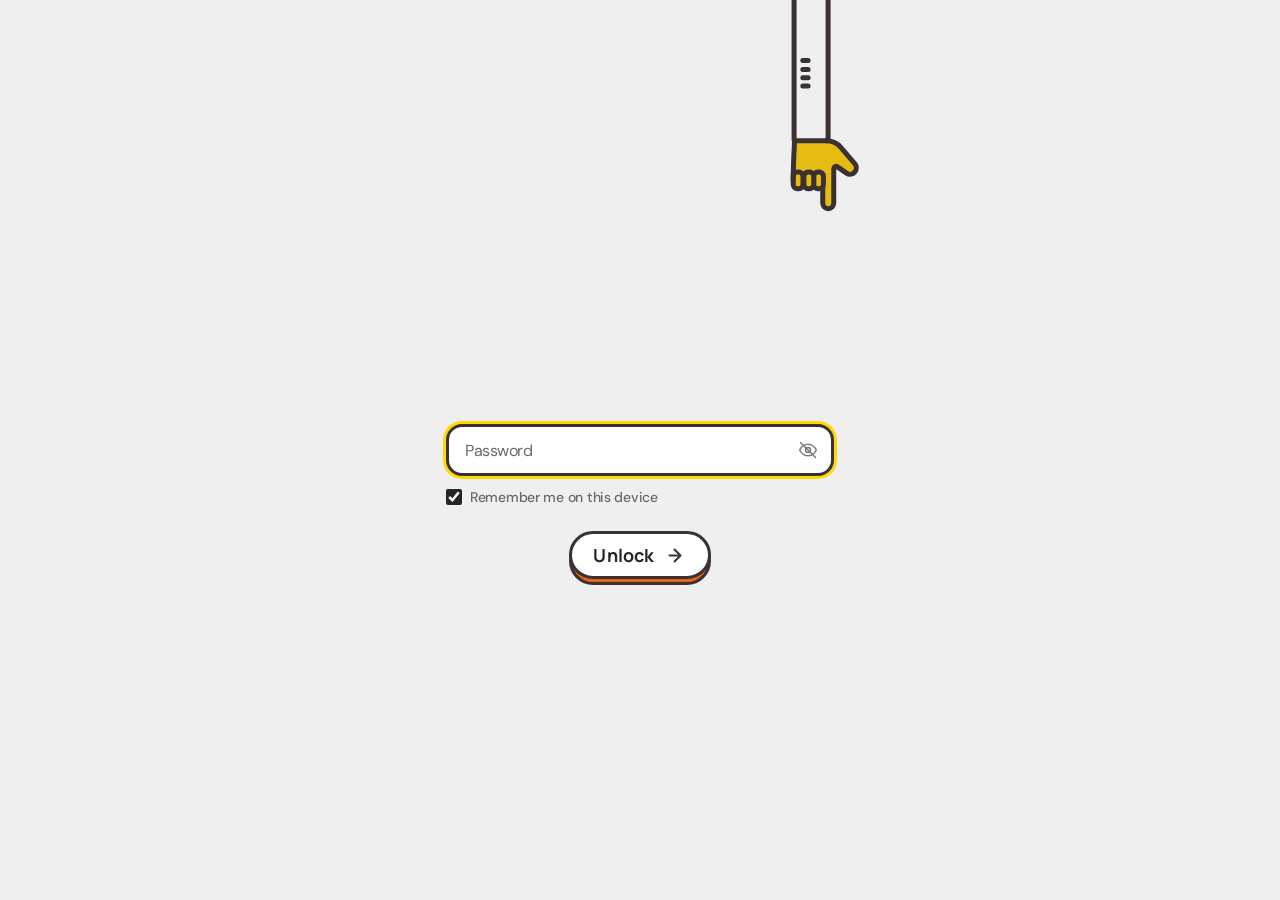
==== ads-format.html @ fb19a721 "Publish encrypted build (2026-10-28 05:25)" ====
<!doctype html>
<html lang="en" class="staticrypt-html">
<head>
<meta charset="utf-8">
<meta name="viewport" content="width=device-width, initial-scale=1">
<meta name="robots" content="noindex, nofollow, noarchive, nosnippet, noimageindex">
<meta name="robots" content="noai, noimageai">
<title>Inken — Portfolio</title>
<link rel="preconnect" href="https://fonts.googleapis.com">
<link rel="preconnect" href="https://fonts.gstatic.com" crossorigin>
<link rel="stylesheet" href="https://fonts.googleapis.com/css2?family=DM+Sans:opsz,wght@9..40,400;9..40,500;9..40,600&family=Gabarito:wght@500;600;700&family=Manrope:wght@700&display=swap">
<link rel="stylesheet" href="css/tokens.css">
<link rel="stylesheet" href="css/typography.css">
<link rel="stylesheet" href="css/buttons.css">
<style>
  /* Layout follows Figma "password" (577:177): an arm reaches down from the top
     of the screen and points at the password field. */
  .hidden { display: none !important; }
  .sr-only { position: absolute; width: 1px; height: 1px; margin: -1px; overflow: hidden; clip: rect(0 0 0 0); white-space: nowrap; }
  body {
    position: relative;
    min-height: 100vh;
    min-height: 100dvh;
    background: var(--bg-main);
    overflow-x: hidden;
  }

  /* The password field sits at the vertical centre of the screen (52px tall,
     so the gate starts 26px above the middle); everything else hangs off it. */
  .gate {
    position: absolute;
    left: 50%;
    top: 50%;
    transform: translate(-50%, -26px);
    width: min(388px, 100vw - 32px);
    padding-bottom: 48px;
  }

  /* Arm: 369×378 drawing above the field; its wrist sits 16px in from the
     field's left edge. The tube's first segment is stretched up to the top
     of the screen in JS. */
  .arm {
    position: absolute;
    left: calc(100% * 16.2 / 388);
    bottom: calc(100% + 14px);
    display: block;
    width: calc(100% * 369.413 / 388);
    height: auto;
    aspect-ratio: 369.413 / 378;
    overflow: visible;
  }

  .field { position: relative; }
  .field input {
    width: 100%; box-sizing: border-box; height: 52px; padding: 0 52px 0 16px;
    font: inherit; font-size: var(--text-body-size); font-weight: var(--weight-regular);
    letter-spacing: var(--text-body-ls); color: var(--fg-header);
    background: var(--bg-white);
    border: 3px solid var(--fg-stroke); border-radius: 16px; outline: none;
  }
  .field input::placeholder { color: var(--fg-body); }
  .field input:focus-visible { box-shadow: 0 0 0 3px var(--brand-yellow-1); }
  .field input[aria-invalid="true"] { border-color: var(--brand-orange-1); }
  .eye {
    position: absolute; top: 0; right: 0; width: 52px; height: 52px;
    border: 0; background: none; cursor: pointer; color: var(--fg-subtitle);
    display: grid; place-items: center;
  }
  .eye:hover { color: var(--fg-header); }
  .eye svg { width: 20px; height: 20px; }
  .eye:focus-visible { outline: 2px solid var(--brand-blue-1); outline-offset: -6px; border-radius: 12px; }

  .error { margin: 8px 0 0; color: var(--brand-orange-1); }
  .error a { color: inherit; text-decoration: underline; text-underline-offset: 2px; }

  .remember { display: flex; align-items: center; gap: 8px; margin-top: 12px; cursor: pointer; }
  .remember input { width: 16px; height: 16px; margin: 0; accent-color: var(--fg-header); }

  .actions { display: flex; justify-content: center; margin-top: 25px; }
  .submit:disabled { opacity: .4; cursor: not-allowed; }

  .loading { position: fixed; inset: 0; display: grid; place-items: center; }
  .spinner { width: 28px; height: 28px; border: 3px solid var(--bg-enhance); border-top-color: var(--fg-header); border-radius: 50%; animation: spin 0.8s linear infinite; }
  @keyframes spin { to { transform: rotate(360deg); } }

</style>
</head>
<body class="staticrypt-body">
  <div id="staticrypt_loading" class="loading"><div class="spinner" aria-label="Loading"></div></div>

  <main id="staticrypt_content" class="gate hidden">
    <h1 class="sr-only">Inken — Portfolio</h1>
    <p class="sr-only">This portfolio contains confidential work. Enter the password to continue.</p>

    <svg class="arm" id="arm" viewBox="0 0 369.413 378" fill="none" aria-hidden="true">
      <!-- tube: a dark stroke with a background-coloured stroke inside reads as an outlined tube -->
      <path class="tube" pathLength="1" stroke="#3A3232" stroke-width="39"/>
      <path class="tube" pathLength="1" stroke="#EFEFEF" stroke-width="29"/>
      <!-- stripes on the tube, revealed as the hand passes them -->
      <g class="stripes" stroke="#3A3232" stroke-width="5" stroke-linecap="round">
        <g><path d="M346.1 53.9164H340.828M346.1 45.8578H340.828M346.1 37.4242H340.828M346.1 28.5004H340.828"/></g>
        <g><path d="M320.244 256.5V261.772M312.186 256.5V261.772M303.752 256.5V261.772M294.828 256.5V261.772"/></g>
        <g><path d="M24.0283 273.56H29.2995M24.0283 281.619H29.2995M24.0283 290.052H29.2995M24.0283 298.976H29.2995"/></g>
      </g>
      <!-- hand, drawn with its wrist centre at the origin, pointing down (+y) -->
      <g id="hand"><g id="hand-poke"><g transform="translate(-20.4 -307.7)" stroke="#3A3232" stroke-width="5" stroke-linecap="round" stroke-linejoin="round">
        <rect x="1.8285" y="307.007" width="33.5749" height="31.5604" fill="#E6BC12" stroke="none"/>
        <path d="M35.3492 307.679L35.6079 307.679C41.2395 307.679 46.5991 310.144 50.3203 314.458L64.0444 330.326C66.041 332.636 66.1537 336.07 64.3097 338.515C62.2733 341.203 58.5322 341.813 55.7795 339.896L46.8047 333.645C45.2128 332.541 43.057 333.699 43.057 335.663L43.057 369.879C43.057 372.987 40.5894 375.5 37.5514 375.5C34.5068 375.5 32.0459 372.981 32.0459 369.879L32.0459 354.85" fill="#E6BC12"/>
        <path d="M27.1639 355.53L28.5472 355.53C30.8687 355.53 32.7508 353.648 32.7508 351.326L32.7508 342.986C32.7508 340.664 30.8687 338.782 28.5472 338.782L27.1639 338.782C24.8423 338.782 22.9603 340.664 22.9603 342.986L22.9603 351.326C22.9603 353.648 24.8423 355.53 27.1639 355.53Z" fill="#E6BC12"/>
        <path d="M17.4475 355.53L18.8308 355.53C21.1524 355.53 23.0344 353.648 23.0344 351.326L23.0344 342.986C23.0344 340.664 21.1524 338.782 18.8308 338.782L17.4475 338.782C15.1259 338.782 13.244 340.664 13.244 342.986L13.244 351.326C13.244 353.648 15.1259 355.53 17.4475 355.53Z" fill="#E6BC12"/>
        <path d="M6.70354 355.53L8.08686 355.53C10.4084 355.53 12.2904 353.648 12.2904 351.326L12.2904 342.986C12.2904 340.664 10.4084 338.782 8.08687 338.782L6.70354 338.782C4.38197 338.782 2.5 340.664 2.5 342.986L2.5 351.326C2.5 353.648 4.38197 355.53 6.70354 355.53Z" fill="#E6BC12"/>
        <path d="M3.843 308.35C3.39533 316.856 2.5 336.687 2.5 347.969" stroke-linecap="butt"/>
        <path d="M3.843 307.679H37.0039" />
      </g></g></g>
    </svg>

    <form id="staticrypt-form" action="#" method="post" novalidate>
      <div class="field">
        <input id="staticrypt-password" type="password" name="password"
               placeholder="Password" aria-label="Password"
               autocomplete="current-password">
        <button type="button" class="eye" id="toggle" aria-label="Show password" title="Show password">
          <svg viewBox="0 0 20 20" fill="none" stroke="currentColor" stroke-width="1.46" stroke-linecap="round" stroke-linejoin="round" aria-hidden="true">
            <path d="M1.667 10s2.916-5.833 8.333-5.833S18.332 10 18.332 10s-2.916 5.833-8.333 5.833S1.667 10 1.667 10Z"/><circle cx="10" cy="10" r="2.5"/>
            <line id="eye-slash" x1="2.5" y1="2.5" x2="17.5" y2="17.5"/>
          </svg>
        </button>
      </div>
      <p id="error" class="error t-label2 hidden" role="alert">That password isn't right. Please try again.</p>
      <p id="insecure" class="error t-label2 hidden" role="alert">This page needs a secure connection to unlock. <a id="secure-link" href="#">Open the secure (https) version</a>.</p>

      <label id="staticrypt-remember-label" class="remember t-label2 hidden">
        <input id="staticrypt-remember" type="checkbox" name="remember" checked>
        Remember me on this device
      </label>

      <div class="actions">
        <button type="submit" class="btn btn--sm submit">Unlock <svg class="btn__icon" viewBox="0 0 24 24" fill="none" stroke="currentColor" stroke-width="2" stroke-linecap="round" stroke-linejoin="round" aria-hidden="true"><path d="M6.5 12.5h10"/><path d="M11.5 6.5l6 6-6 6"/></svg></button>
      </div>
    </form>
  </main>

<script>
  // filled in by staticrypt at build time
  const staticryptInitiator = ((function(){
  const exports = {};
  const cryptoEngine = ((function(){
  const exports = {};
  const { subtle } = crypto;

const IV_BITS = 16 * 8;
const HEX_BITS = 4;
const ENCRYPTION_ALGO = "AES-CBC";

/**
 * Translates between utf8 encoded hexadecimal strings
 * and Uint8Array bytes.
 */
const HexEncoder = {
    /**
     * hex string -> bytes
     * @param {string} hexString
     * @returns {Uint8Array}
     */
    parse: function (hexString) {
        if (hexString.length % 2 !== 0) throw "Invalid hexString";
        const arrayBuffer = new Uint8Array(hexString.length / 2);

        for (let i = 0; i < hexString.length; i += 2) {
            const byteValue = parseInt(hexString.substring(i, i + 2), 16);
            if (isNaN(byteValue)) {
                throw "Invalid hexString";
            }
            arrayBuffer[i / 2] = byteValue;
        }
        return arrayBuffer;
    },

    /**
     * bytes -> hex string
     * @param {Uint8Array} bytes
     * @returns {string}
     */
    stringify: function (bytes) {
        const hexBytes = [];

        for (let i = 0; i < bytes.length; ++i) {
            let byteString = bytes[i].toString(16);
            if (byteString.length < 2) {
                byteString = "0" + byteString;
            }
            hexBytes.push(byteString);
        }
        return hexBytes.join("");
    },
};

/**
 * Translates between utf8 strings and Uint8Array bytes.
 */
const UTF8Encoder = {
    parse: function (str) {
        return new TextEncoder().encode(str);
    },

    stringify: function (bytes) {
        return new TextDecoder().decode(bytes);
    },
};

/**
 * Salt and encrypt a msg with a password.
 */
async function encrypt(msg, hashedPassword) {
    // Must be 16 bytes, unpredictable, and preferably cryptographically random. However, it need not be secret.
    // https://developer.mozilla.org/en-US/docs/Web/API/SubtleCrypto/encrypt#parameters
    const iv = crypto.getRandomValues(new Uint8Array(IV_BITS / 8));

    const key = await subtle.importKey("raw", HexEncoder.parse(hashedPassword), ENCRYPTION_ALGO, false, ["encrypt"]);

    const encrypted = await subtle.encrypt(
        {
            name: ENCRYPTION_ALGO,
            iv: iv,
        },
        key,
        UTF8Encoder.parse(msg)
    );

    // iv will be 32 hex characters, we prepend it to the ciphertext for use in decryption
    return HexEncoder.stringify(iv) + HexEncoder.stringify(new Uint8Array(encrypted));
}
exports.encrypt = encrypt;

/**
 * Decrypt a salted msg using a password.
 *
 * @param {string} encryptedMsg
 * @param {string} hashedPassword
 * @returns {Promise<string>}
 */
async function decrypt(encryptedMsg, hashedPassword) {
    const ivLength = IV_BITS / HEX_BITS;
    const iv = HexEncoder.parse(encryptedMsg.substring(0, ivLength));
    const encrypted = encryptedMsg.substring(ivLength);

    const key = await subtle.importKey("raw", HexEncoder.parse(hashedPassword), ENCRYPTION_ALGO, false, ["decrypt"]);

    const outBuffer = await subtle.decrypt(
        {
            name: ENCRYPTION_ALGO,
            iv: iv,
        },
        key,
        HexEncoder.parse(encrypted)
    );

    return UTF8Encoder.stringify(new Uint8Array(outBuffer));
}
exports.decrypt = decrypt;

/**
 * Salt and hash the password so it can be stored in localStorage without opening a password reuse vulnerability.
 *
 * @param {string} password
 * @param {string} salt
 * @returns {Promise<string>}
 */
async function hashPassword(password, salt) {
    // we hash the password in multiple steps, each adding more iterations. This is because we used to allow less
    // iterations, so for backward compatibility reasons, we need to support going from that to more iterations.
    let hashedPassword = await hashLegacyRound(password, salt);

    hashedPassword = await hashSecondRound(hashedPassword, salt);

    return hashThirdRound(hashedPassword, salt);
}
exports.hashPassword = hashPassword;

/**
 * This hashes the password with 1k iterations. This is a low number, we need this function to support backwards
 * compatibility.
 *
 * @param {string} password
 * @param {string} salt
 * @returns {Promise<string>}
 */
function hashLegacyRound(password, salt) {
    return pbkdf2(password, salt, 1000, "SHA-1");
}
exports.hashLegacyRound = hashLegacyRound;

/**
 * Add a second round of iterations. This is because we used to use 1k, so for backwards compatibility with
 * remember-me/autodecrypt links, we need to support going from that to more iterations.
 *
 * @param hashedPassword
 * @param salt
 * @returns {Promise<string>}
 */
function hashSecondRound(hashedPassword, salt) {
    return pbkdf2(hashedPassword, salt, 14000, "SHA-256");
}
exports.hashSecondRound = hashSecondRound;

/**
 * Add a third round of iterations to bring total number to 600k. This is because we used to use 1k, then 15k, so for
 * backwards compatibility with remember-me/autodecrypt links, we need to support going from that to more iterations.
 *
 * @param hashedPassword
 * @param salt
 * @returns {Promise<string>}
 */
function hashThirdRound(hashedPassword, salt) {
    return pbkdf2(hashedPassword, salt, 585000, "SHA-256");
}
exports.hashThirdRound = hashThirdRound;

/**
 * Salt and hash the password so it can be stored in localStorage without opening a password reuse vulnerability.
 *
 * @param {string} password
 * @param {string} salt
 * @param {int} iterations
 * @param {string} hashAlgorithm
 * @returns {Promise<string>}
 */
async function pbkdf2(password, salt, iterations, hashAlgorithm) {
    const key = await subtle.importKey("raw", UTF8Encoder.parse(password), "PBKDF2", false, ["deriveBits"]);

    const keyBytes = await subtle.deriveBits(
        {
            name: "PBKDF2",
            hash: hashAlgorithm,
            iterations,
            salt: UTF8Encoder.parse(salt),
        },
        key,
        256
    );

    return HexEncoder.stringify(new Uint8Array(keyBytes));
}

function generateRandomSalt() {
    const bytes = crypto.getRandomValues(new Uint8Array(128 / 8));

    return HexEncoder.stringify(new Uint8Array(bytes));
}
exports.generateRandomSalt = generateRandomSalt;

async function signMessage(hashedPassword, message) {
    const key = await subtle.importKey(
        "raw",
        HexEncoder.parse(hashedPassword),
        {
            name: "HMAC",
            hash: "SHA-256",
        },
        false,
        ["sign"]
    );
    const signature = await subtle.sign("HMAC", key, UTF8Encoder.parse(message));

    return HexEncoder.stringify(new Uint8Array(signature));
}
exports.signMessage = signMessage;

function getRandomAlphanum() {
    const possibleCharacters = "abcdefghijklmnopqrstuvwxyzABCDEFGHIJKLMNOPQRSTUVWXYZ0123456789";

    let byteArray;
    let parsedInt;

    // Keep generating new random bytes until we get a value that falls
    // within a range that can be evenly divided by possibleCharacters.length
    do {
        byteArray = crypto.getRandomValues(new Uint8Array(1));
        // extract the lowest byte to get an int from 0 to 255 (probably unnecessary, since we're only generating 1 byte)
        parsedInt = byteArray[0] & 0xff;
    } while (parsedInt >= 256 - (256 % possibleCharacters.length));

    // Take the modulo of the parsed integer to get a random number between 0 and totalLength - 1
    const randomIndex = parsedInt % possibleCharacters.length;

    return possibleCharacters[randomIndex];
}

/**
 * Generate a random string of a given length.
 *
 * @param {int} length
 * @returns {string}
 */
function generateRandomString(length) {
    let randomString = "";

    for (let i = 0; i < length; i++) {
        randomString += getRandomAlphanum();
    }

    return randomString;
}
exports.generateRandomString = generateRandomString;

  return exports;
})());
const codec = ((function(){
  const exports = {};
  /**
 * Initialize the codec with the provided cryptoEngine - this return functions to encode and decode messages.
 *
 * @param cryptoEngine - the engine to use for encryption / decryption
 */
function init(cryptoEngine) {
    const exports = {};

    /**
     * Top-level function for encoding a message.
     * Includes password hashing, encryption, and signing.
     *
     * @param {string} msg
     * @param {string} password
     * @param {string} salt
     *
     * @returns {string} The encoded text
     */
    async function encode(msg, password, salt) {
        const hashedPassword = await cryptoEngine.hashPassword(password, salt);

        const encrypted = await cryptoEngine.encrypt(msg, hashedPassword);

        // we use the hashed password in the HMAC because this is effectively what will be used a password (so we can store
        // it in localStorage safely, we don't use the clear text password)
        const hmac = await cryptoEngine.signMessage(hashedPassword, encrypted);

        return hmac + encrypted;
    }
    exports.encode = encode;

    /**
     * Encode using a password that has already been hashed. This is useful to encode multiple messages in a row, that way
     * we don't need to hash the password multiple times.
     *
     * @param {string} msg
     * @param {string} hashedPassword
     *
     * @returns {string} The encoded text
     */
    async function encodeWithHashedPassword(msg, hashedPassword) {
        const encrypted = await cryptoEngine.encrypt(msg, hashedPassword);

        // we use the hashed password in the HMAC because this is effectively what will be used a password (so we can store
        // it in localStorage safely, we don't use the clear text password)
        const hmac = await cryptoEngine.signMessage(hashedPassword, encrypted);

        return hmac + encrypted;
    }
    exports.encodeWithHashedPassword = encodeWithHashedPassword;

    /**
     * Top-level function for decoding a message.
     * Includes signature check and decryption.
     *
     * @param {string} signedMsg
     * @param {string} hashedPassword
     * @param {string} salt
     * @param {int} backwardCompatibleAttempt
     * @param {string} originalPassword
     *
     * @returns {Object} {success: true, decoded: string} | {success: false, message: string}
     */
    async function decode(signedMsg, hashedPassword, salt, backwardCompatibleAttempt = 0, originalPassword = "") {
        const encryptedHMAC = signedMsg.substring(0, 64);
        const encryptedMsg = signedMsg.substring(64);
        const decryptedHMAC = await cryptoEngine.signMessage(hashedPassword, encryptedMsg);

        if (decryptedHMAC !== encryptedHMAC) {
            // we have been raising the number of iterations in the hashing algorithm multiple times, so to support the old
            // remember-me/autodecrypt links we need to try bringing the old hashes up to speed.
            originalPassword = originalPassword || hashedPassword;
            if (backwardCompatibleAttempt === 0) {
                const updatedHashedPassword = await cryptoEngine.hashThirdRound(originalPassword, salt);

                return decode(signedMsg, updatedHashedPassword, salt, backwardCompatibleAttempt + 1, originalPassword);
            }
            if (backwardCompatibleAttempt === 1) {
                let updatedHashedPassword = await cryptoEngine.hashSecondRound(originalPassword, salt);
                updatedHashedPassword = await cryptoEngine.hashThirdRound(updatedHashedPassword, salt);

                return decode(signedMsg, updatedHashedPassword, salt, backwardCompatibleAttempt + 1, originalPassword);
            }

            return { success: false, message: "Signature mismatch" };
        }

        return {
            success: true,
            decoded: await cryptoEngine.decrypt(encryptedMsg, hashedPassword),
        };
    }
    exports.decode = decode;

    return exports;
}
exports.init = init;

  return exports;
})());
const decode = codec.init(cryptoEngine).decode;

/**
 * Initialize the staticrypt module, that exposes functions callbable by the password_template.
 *
 * @param {{
 *  staticryptEncryptedMsgUniqueVariableName: string,
 *  isRememberEnabled: boolean,
 *  rememberDurationInDays: number,
 *  staticryptSaltUniqueVariableName: string,
 * }} staticryptConfig - object of data that is stored on the password_template at encryption time.
 *
 * @param {{
 *  rememberExpirationKey: string,
 *  rememberPassphraseKey: string,
 *  replaceHtmlCallback: function,
 *  clearLocalStorageCallback: function,
 * }} templateConfig - object of data that can be configured by a custom password_template.
 */
function init(staticryptConfig, templateConfig) {
    const exports = {};

    /**
     * Decrypt our encrypted page, replace the whole HTML.
     *
     * @param {string} hashedPassword
     * @returns {Promise<boolean>}
     */
    async function decryptAndReplaceHtml(hashedPassword) {
        const { staticryptEncryptedMsgUniqueVariableName, staticryptSaltUniqueVariableName } = staticryptConfig;
        const { replaceHtmlCallback } = templateConfig;

        const result = await decode(
            staticryptEncryptedMsgUniqueVariableName,
            hashedPassword,
            staticryptSaltUniqueVariableName
        );
        if (!result.success) {
            return false;
        }
        const plainHTML = result.decoded;

        // if the user configured a callback call it, otherwise just replace the whole HTML
        if (typeof replaceHtmlCallback === "function") {
            replaceHtmlCallback(plainHTML);
        } else {
            document.write(plainHTML);
            document.close();
        }

        return true;
    }

    /**
     * Attempt to decrypt the page and replace the whole HTML.
     *
     * @param {string} password
     * @param {boolean} isRememberChecked
     *
     * @returns {Promise<{isSuccessful: boolean, hashedPassword?: string}>} - we return an object, so that if we want to
     *   expose more information in the future we can do it without breaking the password_template
     */
    async function handleDecryptionOfPage(password, isRememberChecked) {
        const { staticryptSaltUniqueVariableName } = staticryptConfig;

        // decrypt and replace the whole page
        const hashedPassword = await cryptoEngine.hashPassword(password, staticryptSaltUniqueVariableName);
        return handleDecryptionOfPageFromHash(hashedPassword, isRememberChecked);
    }
    exports.handleDecryptionOfPage = handleDecryptionOfPage;

    async function handleDecryptionOfPageFromHash(hashedPassword, isRememberChecked) {
        const { isRememberEnabled, rememberDurationInDays } = staticryptConfig;
        const { rememberExpirationKey, rememberPassphraseKey } = templateConfig;

        const isDecryptionSuccessful = await decryptAndReplaceHtml(hashedPassword);

        if (!isDecryptionSuccessful) {
            return {
                isSuccessful: false,
                hashedPassword,
            };
        }

        // remember the hashedPassword and set its expiration if necessary
        if (isRememberEnabled && isRememberChecked) {
            window.localStorage.setItem(rememberPassphraseKey, hashedPassword);

            // set the expiration if the duration isn't 0 (meaning no expiration)
            if (rememberDurationInDays > 0) {
                window.localStorage.setItem(
                    rememberExpirationKey,
                    (new Date().getTime() + rememberDurationInDays * 24 * 60 * 60 * 1000).toString()
                );
            }
        }

        return {
            isSuccessful: true,
            hashedPassword,
        };
    }
    exports.handleDecryptionOfPageFromHash = handleDecryptionOfPageFromHash;

    /**
     * Clear localstorage from staticrypt related values
     */
    function clearLocalStorage() {
        const { clearLocalStorageCallback, rememberExpirationKey, rememberPassphraseKey } = templateConfig;

        if (typeof clearLocalStorageCallback === "function") {
            clearLocalStorageCallback();
        } else {
            localStorage.removeItem(rememberPassphraseKey);
            localStorage.removeItem(rememberExpirationKey);
        }
    }

    async function handleDecryptOnLoad() {
        let isSuccessful = await decryptOnLoadFromUrl();

        if (!isSuccessful) {
            isSuccessful = await decryptOnLoadFromRememberMe();
        }

        return { isSuccessful };
    }
    exports.handleDecryptOnLoad = handleDecryptOnLoad;

    /**
     * Clear storage if we are logging out
     *
     * @returns {boolean} - whether we logged out
     */
    function logoutIfNeeded() {
        const logoutKey = "staticrypt_logout";

        // handle logout through query param
        const queryParams = new URLSearchParams(window.location.search);
        if (queryParams.has(logoutKey)) {
            clearLocalStorage();
            return true;
        }

        // handle logout through URL fragment
        const hash = window.location.hash.substring(1);
        if (hash.includes(logoutKey)) {
            clearLocalStorage();
            return true;
        }

        return false;
    }

    /**
     * To be called on load: check if we want to try to decrypt and replace the HTML with the decrypted content, and
     * try to do it if needed.
     *
     * @returns {Promise<boolean>} true if we derypted and replaced the whole page, false otherwise
     */
    async function decryptOnLoadFromRememberMe() {
        const { rememberDurationInDays } = staticryptConfig;
        const { rememberExpirationKey, rememberPassphraseKey } = templateConfig;

        // if we are login out, terminate
        if (logoutIfNeeded()) {
            return false;
        }

        // if there is expiration configured, check if we're not beyond the expiration
        if (rememberDurationInDays && rememberDurationInDays > 0) {
            const expiration = localStorage.getItem(rememberExpirationKey),
                isExpired = expiration && new Date().getTime() > parseInt(expiration);

            if (isExpired) {
                clearLocalStorage();
                return false;
            }
        }

        const hashedPassword = localStorage.getItem(rememberPassphraseKey);

        if (hashedPassword) {
            // try to decrypt
            const isDecryptionSuccessful = await decryptAndReplaceHtml(hashedPassword);

            // if the decryption is unsuccessful the password might be wrong - silently clear the saved data and let
            // the user fill the password form again
            if (!isDecryptionSuccessful) {
                clearLocalStorage();
                return false;
            }

            return true;
        }

        return false;
    }

    async function decryptOnLoadFromUrl() {
        const passwordKey = "staticrypt_pwd";
        const rememberMeKey = "remember_me";

        // try to get the password from the query param (for backward compatibility - we now want to avoid this method,
        // since it sends the hashed password to the server which isn't needed)
        const queryParams = new URLSearchParams(window.location.search);
        const hashedPasswordQuery = queryParams.get(passwordKey);
        const rememberMeQuery = queryParams.get(rememberMeKey);

        const urlFragment = window.location.hash.substring(1);
        // get the password from the url fragment
        const hashedPasswordRegexMatch = urlFragment.match(new RegExp(passwordKey + "=([^&]*)"));
        const hashedPasswordFragment = hashedPasswordRegexMatch ? hashedPasswordRegexMatch[1] : null;
        const rememberMeFragment = urlFragment.includes(rememberMeKey);

        const hashedPassword = hashedPasswordFragment || hashedPasswordQuery;
        const rememberMe = rememberMeFragment || rememberMeQuery;

        if (hashedPassword) {
            return handleDecryptionOfPageFromHash(hashedPassword, rememberMe);
        }

        return false;
    }

    return exports;
}
exports.init = init;

  return exports;
})());
  const templateToggleAltShow = "Show password",
      templateToggleAltHide = "Hide password",
      isRememberEnabled = true,
      staticryptConfig = {"staticryptEncryptedMsgUniqueVariableName":"[base64]","isRememberEnabled":true,"rememberDurationInDays":30,"staticryptSaltUniqueVariableName":"8416d9dc185514ecc7b9c62ba1b47d3d"};

  const staticrypt = staticryptInitiator.init(staticryptConfig, {
    rememberExpirationKey: "staticrypt_expiration",
    rememberPassphraseKey: "staticrypt_passphrase",
    replaceHtmlCallback: null,
    clearLocalStorageCallback: null,
  });

  const input = document.getElementById("staticrypt-password");
  const error = document.getElementById("error");
  const reduceMotion = window.matchMedia("(prefers-reduced-motion: reduce)").matches;

  // ---------- Arm: the hand travels down the tube like a snake ----------
  const arm = (() => {
    const svg = document.getElementById("arm");
    const tubes = [...svg.querySelectorAll(".tube")];
    const hand = document.getElementById("hand");
    const poke = document.getElementById("hand-poke");
    const stripes = [...svg.querySelectorAll(".stripes > g")];
    const VIEW_W = 369.413;
    let length = 0, stripeAt = [], progress = 0;

    // Centre line of the tube: down from above the screen, round the corner,
    // left along the bottom, and down into the wrist.
    function layout() {
      const box = svg.getBoundingClientRect();
      const scale = box.width / VIEW_W;
      const top = -((box.top + window.scrollY) / scale) - 20;
      const d = `M349.1 ${top.toFixed(1)} V233.3 A20 20 0 0 1 329.1 253.3 H37.4 A17 17 0 0 0 20.4 270.3 V307.7`;
      tubes.forEach(t => t.setAttribute("d", d));
      length = tubes[0].getTotalLength();
      // where along the tube each stripe sits, so it appears as the hand goes past
      stripeAt = stripes.map(g => {
        const b = g.getBBox(), cx = b.x + b.width / 2, cy = b.y + b.height / 2;
        let best = 0, bestDist = Infinity;
        for (let i = 0; i <= 400; i++) {
          const p = tubes[0].getPointAtLength(length * i / 400);
          const dist = (p.x - cx) ** 2 + (p.y - cy) ** 2;
          if (dist < bestDist) { bestDist = dist; best = i / 400; }
        }
        return best;
      });
      draw(progress);
    }

    function draw(p) {
      progress = p;
      tubes.forEach(t => { t.style.strokeDasharray = "1 1"; t.style.strokeDashoffset = String(1 - p); });
      stripes.forEach((g, i) => { g.style.opacity = p >= stripeAt[i] ? 1 : 0; });
      const at = Math.max(0.5, length * p);
      const a = tubes[0].getPointAtLength(at - 0.5), b = tubes[0].getPointAtLength(at);
      const angle = Math.atan2(b.y - a.y, b.x - a.x) * 180 / Math.PI - 90;  // hand points along the tube
      hand.setAttribute("transform", `translate(${b.x.toFixed(2)} ${b.y.toFixed(2)}) rotate(${angle.toFixed(2)})`);
    }

    const ease = t => t < .5 ? 4 * t * t * t : 1 - Math.pow(-2 * t + 2, 3) / 2;  // easeInOutCubic

    function play(onDone) {
      layout();
      if (reduceMotion) { draw(1); onDone && onDone(); return; }
      const DURATION = 2800, start = performance.now();
      const step = now => {
        const t = Math.min(1, (now - start) / DURATION);
        draw(ease(t));
        if (t < 1) return requestAnimationFrame(step);
        // two little pokes at the field
        poke.animate([
          { transform: "translateY(0)" }, { transform: "translateY(7px)" }, { transform: "translateY(0)" },
          { transform: "translateY(5px)" }, { transform: "translateY(0)" },
        ], { duration: 650, easing: "ease-in-out" });
        onDone && onDone();
      };
      draw(0);
      requestAnimationFrame(step);
    }

    window.addEventListener("resize", () => { if (length) layout(); });
    return { play };
  })();

  // Decryption uses the browser's Web Crypto API, which only exists on https
  // (and localhost). On plain http it is missing, so say so instead of failing silently.
  const canDecrypt = !!(window.crypto && window.crypto.subtle);

  function showForm() {
    document.getElementById("staticrypt_loading").classList.add("hidden");
    const gate = document.getElementById("staticrypt_content");
    gate.classList.remove("hidden");
    if (isRememberEnabled) document.getElementById("staticrypt-remember-label").classList.remove("hidden");
    if (!canDecrypt) {
      document.getElementById("secure-link").href = "https://" + location.host + location.pathname;
      document.getElementById("insecure").classList.remove("hidden");
      document.querySelector("#staticrypt-form .submit").disabled = true;
    }
    // The form is usable straight away; the hand takes its time on the way down
    if (canDecrypt) input.focus({ preventScroll: true });
    arm.play();
  }

  window.onload = async function () {
    if (!canDecrypt) return showForm();
    try {
      const { isSuccessful } = await staticrypt.handleDecryptOnLoad();
      if (!isSuccessful) showForm();
    } catch (err) {
      showForm();
    }
  };

  const toggle = document.getElementById("toggle");
  toggle.addEventListener("click", function () {
    const show = input.type === "password";
    input.type = show ? "text" : "password";
    document.getElementById("eye-slash").style.display = show ? "none" : "";
    const label = show ? templateToggleAltHide : templateToggleAltShow;
    toggle.setAttribute("aria-label", label);
    toggle.title = label;
  });

  input.addEventListener("input", function () {
    error.classList.add("hidden");
    input.removeAttribute("aria-invalid");
  });

  document.getElementById("staticrypt-form").addEventListener("submit", async function (e) {
    e.preventDefault();
    const remember = document.getElementById("staticrypt-remember").checked;
    let isSuccessful = false;
    try {
      ({ isSuccessful } = await staticrypt.handleDecryptionOfPage(input.value, remember));
    } catch (err) {
      isSuccessful = false;
    }
    if (!isSuccessful) {
      error.classList.remove("hidden");
      input.setAttribute("aria-invalid", "true");
      input.select();
    }
  });
</script>
</body>
</html>
---- css/tokens.css ----
/* =========================================================
   Portfolio Design System — tokens
   Source: Figma "My design system" (Font frame 1:662, Color frame 1:884)
   ========================================================= */

/* Fonts (DM Sans, Gabarito, Manrope, Poppins) are loaded by a <link> in each page's <head>,
   not @import here, so the browser can fetch them without waiting for this file. */

:root {
  /* ---------- Fonts ---------- */
  --font-sans:    "DM Sans", system-ui, -apple-system, "Segoe UI", sans-serif; /* body, labels */
  --font-display: "Gabarito", var(--font-sans);                                /* deco1–3, title1–3, title5 */
  --font-cta:     "Manrope", var(--font-sans);                                /* buttons */
  --font-submark: "Poppins", var(--font-sans);                                /* section labels (Web-submark) */

  /* ---------- Foreground ---------- */
  --fg-header:     #292424; /* Headers   · Figma: Foreground/primary */
  --fg-stroke:     #3A3232; /* Stroke    · Figma: Foreground/secondary-illustration */
  --fg-subheader:  #595454; /* Subheader · Figma: Foreground/third */
  --fg-body:       #696969; /* Body      · Figma: Foreground/body */
  --fg-subtitle:   #777777; /* Subtitle */
  --fg-notes:      #969592; /* Notes */
  --fg-g1:         #181818; /* Section headings on color sheet · Figma: g1 */

  /* ---------- Background ---------- */
  --bg-white:       #FFFFFF; /* White */
  --bg-detail:      #F5F5F5; /* Detail page backfill · Figma: Background/project */
  --bg-main:        #EFEFEF; /* Main page backfill */
  --bg-secondary:   #E5E5E5; /* Secondary section */
  --bg-enhance:     #CBCBCB; /* Enhancement part     · Figma: Background/third */
  --bg-dark:        #1C1C1C; /* Main page BG for dark page */
  --background-dark: #3F3D3D; /* Card surface on dark pages */

  /* ---------- Branding / highlight ---------- */
  --brand-yellow-1: #FFD900; /* Yellow decoration · Figma: Branding/main */
  --brand-yellow-2: #E6BC12;
  --brand-orange-1: #E9641B; /* Figma: Branding/orange main */
  --brand-orange-2: #FF8D4E;
  --brand-blue-1:   #4B5DFF;
  --brand-blue-2:   #7CB0FE;
  --brand-yahoo-1:  #7D2EFF; /* Figma: Branding/purple 1 */
  --brand-dark:     #DCCCFF; /* Brand purple on dark pages */
  --brand-siemens-1:#009A9F;

  /* ---------- Type scale (Figma text styles "All/*") ---------- */
  /* Figma letter-spacing % → em (e.g. -3% = -0.03em)              */
  --text-deco1-size: 128px;    --text-deco1-lh: 100px;    --text-deco1-ls: -0.03em;
  --text-deco2-size: 96px;     --text-deco2-lh: 100px;    --text-deco2-ls: -0.03em;
  --text-deco3-size: 64px;     --text-deco3-lh: 100px;    --text-deco3-ls: 0;
  --text-title1-size: 40px;    --text-title1-lh: 46px;    --text-title1-ls: -0.01em;
  --text-title2-size: 32px;    --text-title2-lh: 36px;    --text-title2-ls: -0.01em;
  --text-title3-size: 24px;    --text-title3-lh: 28px;    --text-title3-ls: -0.015em;
  --text-title4-size: 20px;    --text-title4-lh: 24px;    --text-title4-ls: -0.02em;
  --text-title5-size: 18px;    --text-title5-lh: 24px;    --text-title5-ls: -0.03em;
  --text-headline-size: 18px;  --text-headline-lh: 24px;  --text-headline-ls: -0.03em;
  --text-body-size: 16px;      --text-body-lh: 22px;      --text-body-ls: -0.03em;
  --text-body-regular-size: 16px; --text-body-regular-lh: 22px; --text-body-regular-ls: -0.03em; /* body at 400, for long grey text */
  --text-paragraph-size: 16px; --text-paragraph-lh: 22px; --text-paragraph-ls: -0.03em;
  --text-label1-size: 14px;    --text-label1-lh: 18px;    --text-label1-ls: 0;
  --text-label2-size: 14px;    --text-label2-lh: 18px;    --text-label2-ls: -0.02em;
  --text-mobile-body-size: 14px;   --text-mobile-body-lh: 18px;   --text-mobile-body-ls: -0.02em;
  --text-cta-size: 18px;           --text-cta-lh: 24px;           --text-cta-ls: 0.012em; /* Figma: Web-context big (Bold) */
  --text-mobile-label1-size: 13px; --text-mobile-label1-lh: 18px; --text-mobile-label1-ls: 0;
  --text-submark-size: 16px;       --text-submark-lh: normal;     --text-submark-ls: normal; /* Figma: Web-submark */

  --weight-regular: 400;
  --weight-medium: 500;
  --weight-semibold: 600;
  --weight-bold: 700;

  /* ---------- Semantic aliases ---------- */
  --color-text:        var(--fg-header);
  --color-text-strong: var(--fg-stroke);
  --color-text-sub:    var(--fg-subheader);
  --color-text-body:   var(--fg-body);      /* #696969: 4.8:1 on --bg-main, 5.0:1 on --bg-detail */
  --color-text-muted:  var(--fg-subtitle);
  --color-border:      var(--bg-enhance);
  --color-page:        var(--bg-detail);
  --color-surface:     var(--bg-white);
  --color-accent:      var(--brand-yellow-1);
  --color-accent-alt:  var(--brand-blue-1);    /* numbers (deco3) */
  --btn-slab-color:    var(--brand-orange-1);  /* button shadow slab */
  --btn-slab-hover:    #AC4A14;                /* orange + 26% black overlay */
}

/* Dark page variant: add data-theme="dark" to <html> or any section */
[data-theme="dark"] {
  --color-text:        #F5F5F5;
  --color-text-strong: #EFEFEF;
  --color-text-sub:    #CBCBCB;
  --color-text-body:   #B1B1B1;
  --color-text-muted:  #969592;
  --color-border:      #3A3232;
  --color-page:        var(--bg-dark);
  --color-surface:     #292424;
}
---- css/typography.css ----
/* =========================================================
   Typography styles — one class per Figma text style (All/*)
   ========================================================= */

body {
  margin: 0;
  font-family: var(--font-sans);
  font-size: var(--text-paragraph-size);
  line-height: var(--text-paragraph-lh);
  letter-spacing: var(--text-paragraph-ls);
  color: var(--color-text);
  background: var(--color-page);
  font-variation-settings: "opsz" 14;
  -webkit-font-smoothing: antialiased;
}

/* All/Deco1 — decoration on home page */
.t-deco1 {
  font-family: var(--font-display);
  font-size: var(--text-deco1-size);
  line-height: var(--text-deco1-lh);
  letter-spacing: var(--text-deco1-ls);
  font-weight: var(--weight-bold);
  text-transform: uppercase;
  color: var(--color-accent);
}

/* All/Deco2 — decoration on home page for project */
.t-deco2 {
  font-family: var(--font-display);
  font-size: var(--text-deco2-size);
  line-height: var(--text-deco2-lh);
  letter-spacing: var(--text-deco2-ls);
  font-weight: var(--weight-bold);
  text-transform: uppercase;
  color: var(--color-accent);
}

/* All/Deco3 — numbers */
.t-deco3 {
  font-family: var(--font-display);
  font-size: var(--text-deco3-size);
  line-height: var(--text-deco3-lh);
  letter-spacing: var(--text-deco3-ls);
  font-weight: var(--weight-bold);
  color: var(--color-accent-alt);
}

/* All/title1 — biggest text on pre/project thumb */
.t-title1 {
  font-family: var(--font-display);
  font-size: var(--text-title1-size);
  line-height: var(--text-title1-lh);
  letter-spacing: var(--text-title1-ls);
  font-weight: var(--weight-medium);
  color: var(--color-text);
}

/* All/title2 — detail title on project page */
.t-title2 {
  font-family: var(--font-display);
  font-size: var(--text-title2-size);
  line-height: var(--text-title2-lh);
  letter-spacing: var(--text-title2-ls);
  font-weight: var(--weight-medium);
  color: var(--color-text);
}

/* All/title3 — homepage title */
.t-title3 {
  font-family: var(--font-display);
  font-size: var(--text-title3-size);
  line-height: var(--text-title3-lh);
  letter-spacing: var(--text-title3-ls);
  font-weight: var(--weight-medium);
  color: var(--color-text);
}

/* All/title4 */
.t-title4 {
  font-size: var(--text-title4-size);
  line-height: var(--text-title4-lh);
  letter-spacing: var(--text-title4-ls);
  font-weight: var(--weight-medium);
  color: var(--color-text);
}

/* title5 (local style in Figma) */
.t-title5 {
  font-family: var(--font-display);
  font-size: var(--text-title5-size);
  line-height: var(--text-title5-lh);
  letter-spacing: var(--text-title5-ls);
  font-weight: var(--weight-medium);
  color: var(--color-text);
}

/* All/Headline */
.t-headline {
  font-size: var(--text-headline-size);
  line-height: var(--text-headline-lh);
  letter-spacing: var(--text-headline-ls);
  font-weight: var(--weight-medium);
  color: var(--color-text-sub);
}

/* All/body */
.t-body {
  font-size: var(--text-body-size);
  line-height: var(--text-body-lh);
  letter-spacing: var(--text-body-ls);
  font-weight: var(--weight-medium);
  color: var(--color-text-body);
}

/* All/body regular — body at 400 for longer grey text (lists, captions under stats) */
.t-body-regular {
  font-size: var(--text-body-regular-size);
  line-height: var(--text-body-regular-lh);
  letter-spacing: var(--text-body-regular-ls);
  font-weight: var(--weight-regular);
  color: var(--color-text-body);
}

/* Web/Paragraph */
.t-paragraph {
  font-size: var(--text-paragraph-size);
  line-height: var(--text-paragraph-lh);
  letter-spacing: var(--text-paragraph-ls);
  font-weight: var(--weight-regular);
  color: var(--color-text);
}

/* All/label1 */
.t-label1 {
  font-size: var(--text-label1-size);
  line-height: var(--text-label1-lh);
  letter-spacing: var(--text-label1-ls);
  font-weight: var(--weight-semibold);
  text-transform: uppercase;
  color: var(--color-text-body);
}

/* All/label2 */
.t-label2 {
  font-size: var(--text-label2-size);
  line-height: var(--text-label2-lh);
  letter-spacing: var(--text-label2-ls);
  font-weight: var(--weight-medium);
  color: var(--color-text-body);
}

/* All/mobile body */
.t-mobile-body {
  font-size: var(--text-mobile-body-size);
  line-height: var(--text-mobile-body-lh);
  letter-spacing: var(--text-mobile-body-ls);
  font-weight: var(--weight-medium);
  color: var(--color-text-body);
}

/* All/mobile label1 */
.t-mobile-label1 {
  font-size: var(--text-mobile-label1-size);
  line-height: var(--text-mobile-label1-lh);
  letter-spacing: var(--text-mobile-label1-ls);
  font-weight: var(--weight-semibold);
  text-transform: uppercase;
  color: var(--color-text-body);
}

/* Web/submark — section labels ("The challenge", "Solution") */
.t-submark {
  font-family: var(--font-submark);
  font-size: var(--text-submark-size);
  line-height: var(--text-submark-lh);
  letter-spacing: var(--text-submark-ls);
  font-weight: var(--weight-medium);
  text-transform: uppercase;
  color: var(--color-text-muted);
}
---- css/buttons.css ----
/* =========================================================
   Button — CTA (Figma: button frame 12:2, "enhanced CTA" / "Back")
   Pill with a 3px dark stroke sitting on an orange "shadow" slab.
   Hover lifts the pill 5px and darkens the slab; click fills it with --bg-main.

   <a class="btn" href="#">Check more <svg class="btn__icon">…</svg></a>
   <a class="btn btn--sm" href="#">More <svg class="btn__icon">…</svg></a>
   ========================================================= */

.btn {
  --btn-lift: 0px;          /* pill offset from rest position */
  --btn-depth: 6px;         /* visible slab below the pill */
  --btn-slab: var(--btn-slab-color);

  display: inline-flex;
  align-items: center;
  justify-content: center;
  gap: 8px;
  box-sizing: border-box;
  height: 56px;
  padding: 13px 31px;       /* Figma 16/34 with a 3px inside stroke */
  border: 3px solid var(--fg-stroke);
  border-radius: 50px;
  background: var(--bg-white);
  color: var(--fg-header);
  font-family: var(--font-cta);
  font-size: var(--text-cta-size);
  line-height: var(--text-cta-lh);
  letter-spacing: var(--text-cta-ls);
  font-weight: var(--weight-bold);
  text-decoration: none;
  white-space: nowrap;
  cursor: pointer;
  /* slab = orange fill (inset 3px) over a dark outline, same width as the pill */
  box-shadow:
    0 var(--btn-depth) 0 -3px var(--btn-slab),
    0 var(--btn-depth) 0 0 var(--fg-stroke);
  transform: translateY(var(--btn-lift));
  transition: transform .15s ease, box-shadow .15s ease, background-color .1s ease;
}

/* Small — Figma "default more button" (21:50): 48px tall, padding 12/24 */
.btn--sm {
  height: 48px;
  padding: 9px 21px;        /* Figma 12/24 with a 3px inside stroke */
}

.btn:hover {
  --btn-lift: -5px;
  --btn-depth: 11px;
  --btn-slab: var(--btn-slab-hover);
}

.btn:active {
  background: var(--bg-main);
}

.btn:focus-visible {
  outline: 2px solid var(--brand-blue-1);
  outline-offset: 4px;
}

.btn__icon {
  width: 24px;
  height: 24px;
  flex-shrink: 0;
  color: var(--fg-stroke);
}
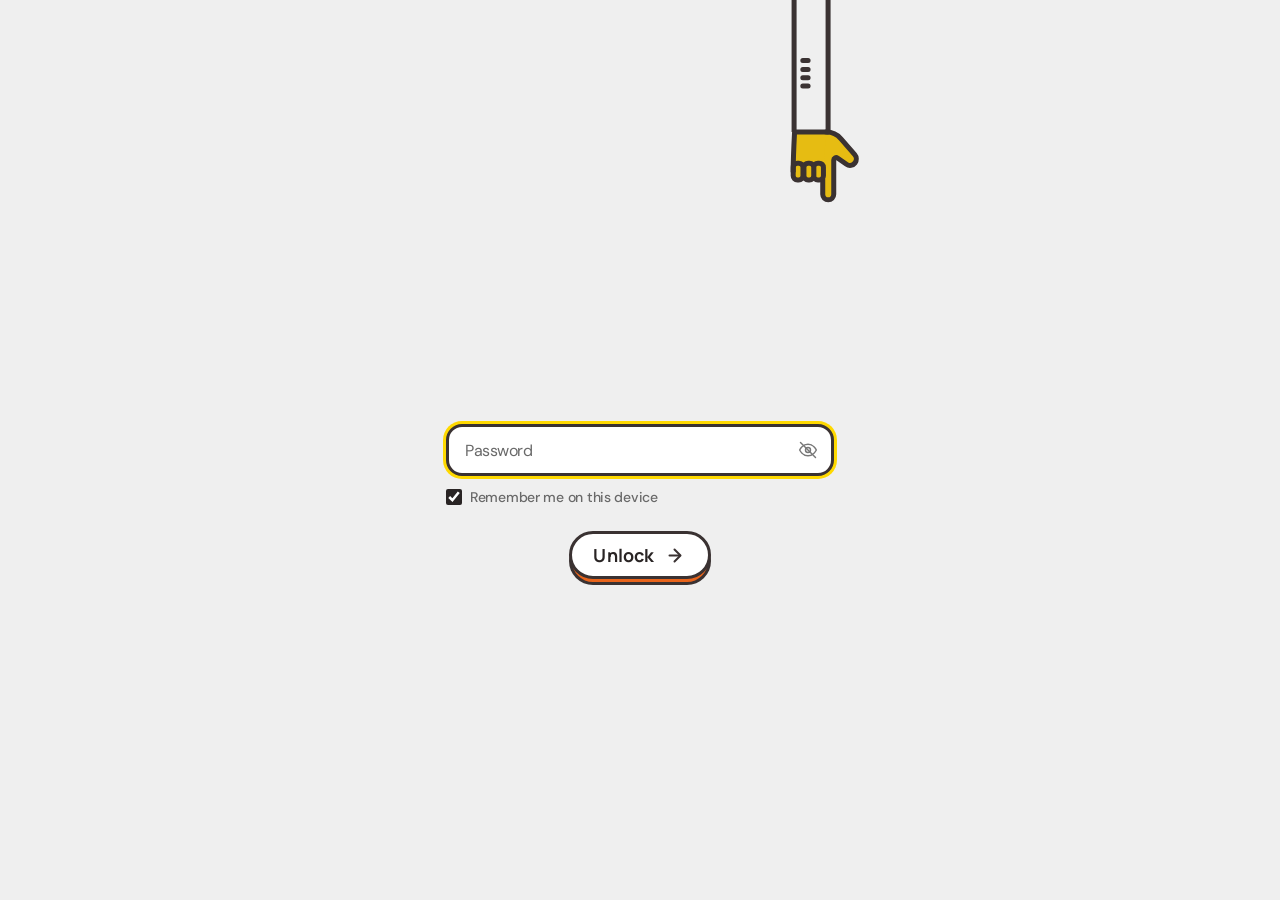
==== commit 9bb58a4a: "Publish encrypted build (2026-10-28 05:34)" ====
--- a/ads-format.html
+++ b/ads-format.html
@@ -741,7 +741,7 @@
   const templateToggleAltShow = "Show password",
       templateToggleAltHide = "Hide password",
       isRememberEnabled = true,
-      staticryptConfig = {"staticryptEncryptedMsgUniqueVariableName":"[base64]","isRememberEnabled":true,"rememberDurationInDays":30,"staticryptSaltUniqueVariableName":"8416d9dc185514ecc7b9c62ba1b47d3d"};
+      staticryptConfig = {"staticryptEncryptedMsgUniqueVariableName":"[base64]","isRememberEnabled":true,"rememberDurationInDays":30,"staticryptSaltUniqueVariableName":"8416d9dc185514ecc7b9c62ba1b47d3d"};
 
   const staticrypt = staticryptInitiator.init(staticryptConfig, {
     rememberExpirationKey: "staticrypt_expiration",
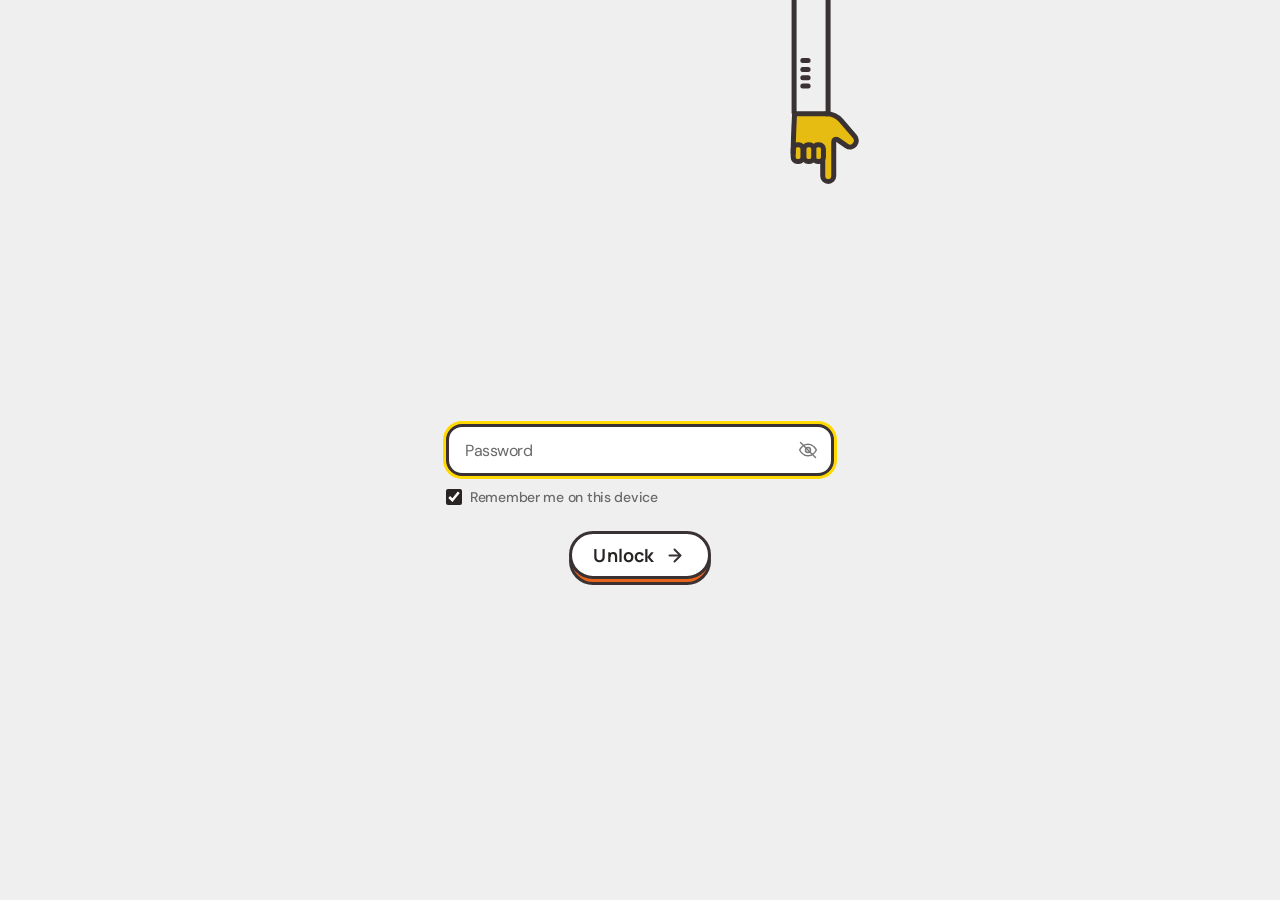
==== commit 4296d2a6: "Publish encrypted build (2026-10-28 21:12)" ====
--- a/ads-format.html
+++ b/ads-format.html
@@ -741,7 +741,7 @@
   const templateToggleAltShow = "Show password",
       templateToggleAltHide = "Hide password",
       isRememberEnabled = true,
-      staticryptConfig = {"staticryptEncryptedMsgUniqueVariableName":"[base64]","isRememberEnabled":true,"rememberDurationInDays":30,"staticryptSaltUniqueVariableName":"8416d9dc185514ecc7b9c62ba1b47d3d"};
+      staticryptConfig = {"staticryptEncryptedMsgUniqueVariableName":"[base64]","isRememberEnabled":true,"rememberDurationInDays":30,"staticryptSaltUniqueVariableName":"8416d9dc185514ecc7b9c62ba1b47d3d"};
 
   const staticrypt = staticryptInitiator.init(staticryptConfig, {
     rememberExpirationKey: "staticrypt_expiration",
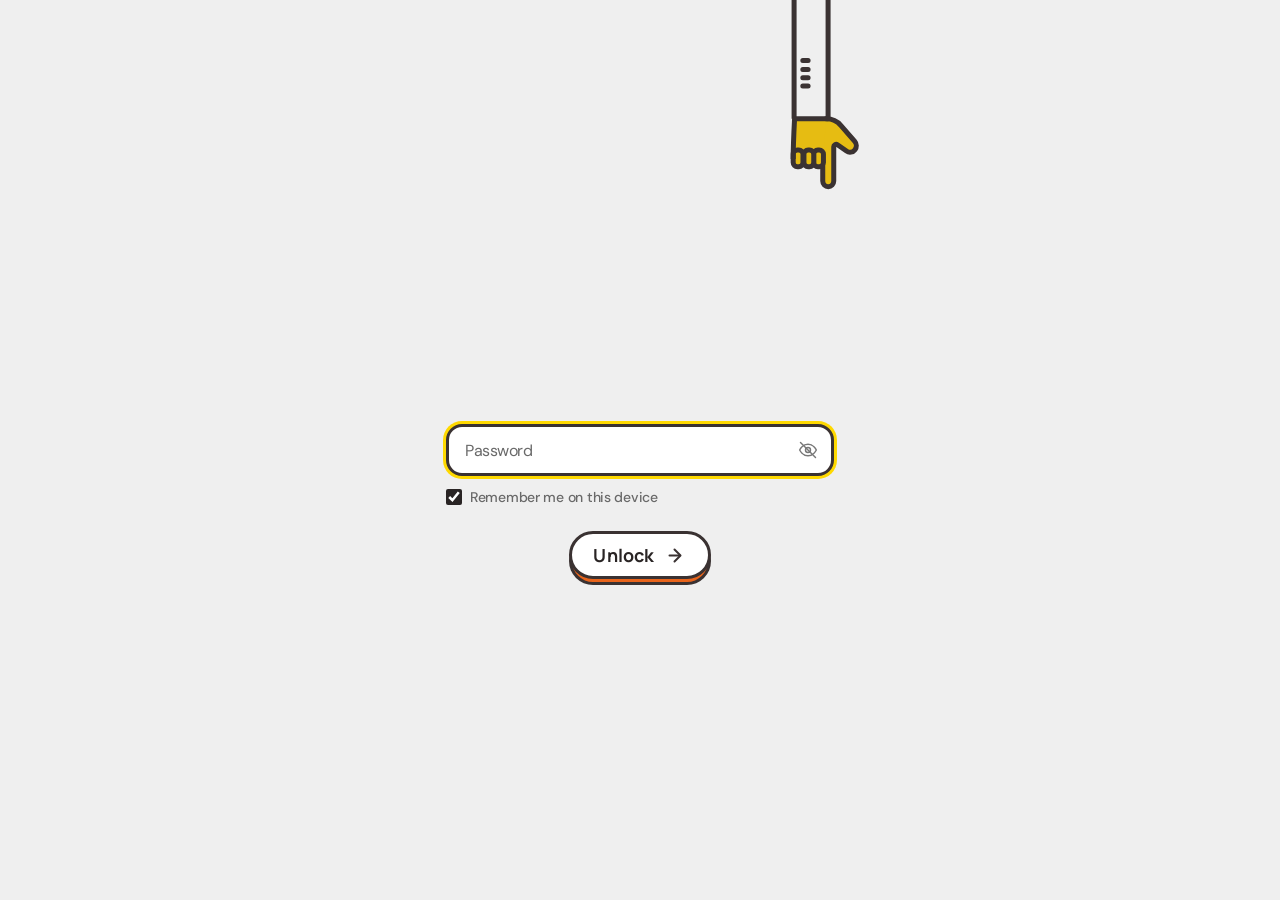
==== commit b5158e5e: "Publish encrypted build (2026-10-28 21:36)" ====
--- a/ads-format.html
+++ b/ads-format.html
@@ -741,7 +741,7 @@
   const templateToggleAltShow = "Show password",
       templateToggleAltHide = "Hide password",
       isRememberEnabled = true,
-      staticryptConfig = {"staticryptEncryptedMsgUniqueVariableName":"[base64]","isRememberEnabled":true,"rememberDurationInDays":30,"staticryptSaltUniqueVariableName":"8416d9dc185514ecc7b9c62ba1b47d3d"};
+      staticryptConfig = {"staticryptEncryptedMsgUniqueVariableName":"[base64]","isRememberEnabled":true,"rememberDurationInDays":30,"staticryptSaltUniqueVariableName":"8416d9dc185514ecc7b9c62ba1b47d3d"};
 
   const staticrypt = staticryptInitiator.init(staticryptConfig, {
     rememberExpirationKey: "staticrypt_expiration",
--- a/css/tokens.css
+++ b/css/tokens.css
@@ -28,8 +28,16 @@
   --bg-main:        #EFEFEF; /* Main page backfill */
   --bg-secondary:   #E5E5E5; /* Secondary section */
   --bg-enhance:     #CBCBCB; /* Enhancement part     · Figma: Background/third */
-  --bg-dark:        #1C1C1C; /* Main page BG for dark page */
-  --background-dark: #3F3D3D; /* Card surface on dark pages */
+  --bg-dark:        var(--bg-dark-primary);   /* alias, kept for existing pages */
+  --background-dark: var(--bg-dark-secondary); /* alias, kept for existing pages */
+
+  /* ---------- Foreground-dark (Figma) ---------- */
+  --fg-dark-primary:  #F5F5F5; /* dark-primary: headings/text on dark pages */
+  --fg-dark-body:     #B1B1B1; /* dark-body: body text on dark pages */
+
+  /* ---------- Background-dark (Figma) ---------- */
+  --bg-dark-primary:   #1C1C1C; /* Dark-primary: main page BG for dark page */
+  --bg-dark-secondary: #353535; /* Dark-secondary: cards / surfaces on dark pages */
 
   /* ---------- Branding / highlight ---------- */
   --brand-yellow-1: #FFD900; /* Yellow decoration · Figma: Branding/main */
@@ -85,12 +93,12 @@
 
 /* Dark page variant: add data-theme="dark" to <html> or any section */
 [data-theme="dark"] {
-  --color-text:        #F5F5F5;
+  --color-text:        var(--fg-dark-primary);
   --color-text-strong: #EFEFEF;
   --color-text-sub:    #CBCBCB;
-  --color-text-body:   #B1B1B1;
+  --color-text-body:   var(--fg-dark-body);
   --color-text-muted:  #969592;
   --color-border:      #3A3232;
-  --color-page:        var(--bg-dark);
+  --color-page:        var(--bg-dark-primary);
   --color-surface:     #292424;
 }
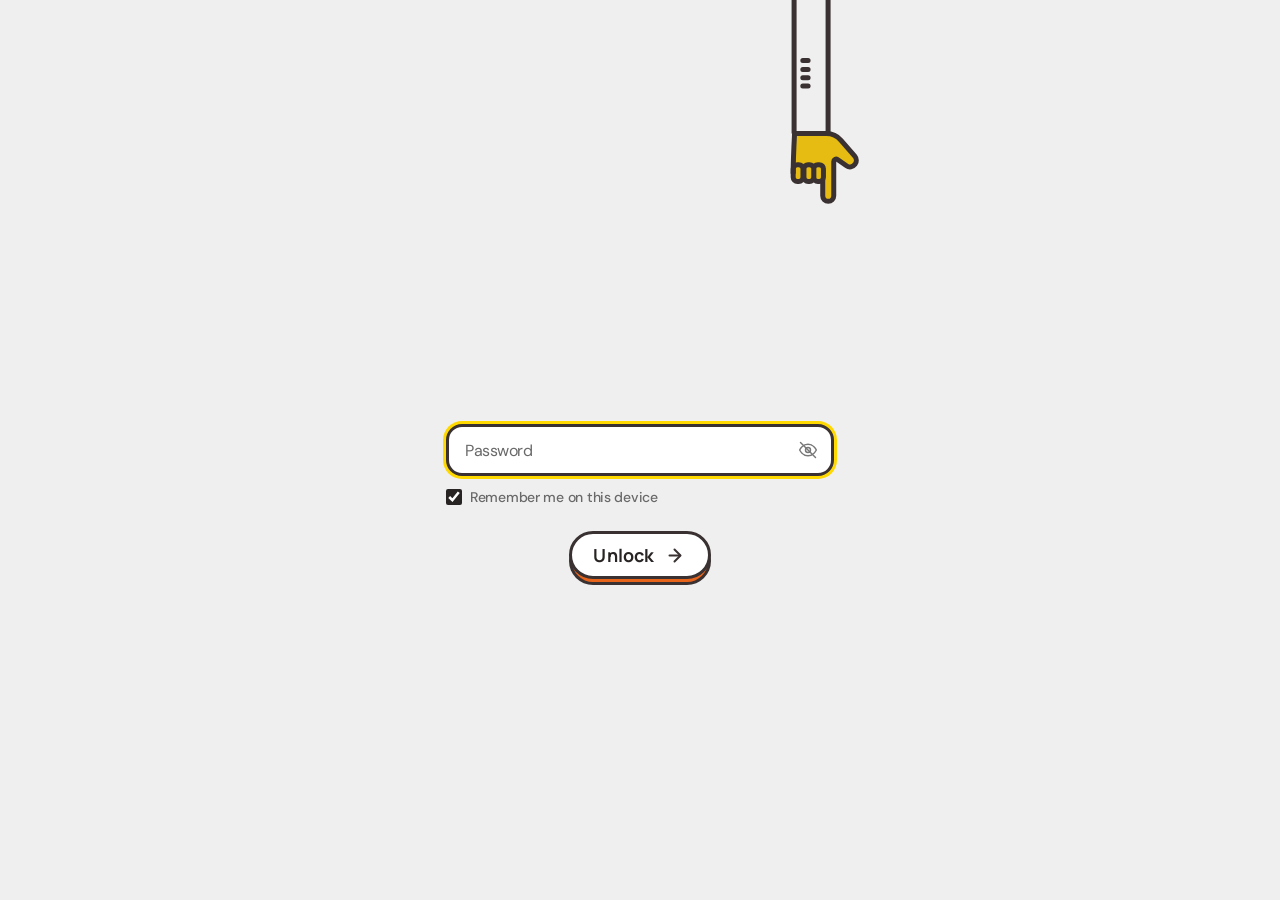
==== commit 4ad5dafa: "Publish encrypted build (2026-10-28 22:38)" ====
--- a/ads-format.html
+++ b/ads-format.html
@@ -741,7 +741,7 @@
   const templateToggleAltShow = "Show password",
       templateToggleAltHide = "Hide password",
       isRememberEnabled = true,
-      staticryptConfig = {"staticryptEncryptedMsgUniqueVariableName":"[base64]","isRememberEnabled":true,"rememberDurationInDays":30,"staticryptSaltUniqueVariableName":"8416d9dc185514ecc7b9c62ba1b47d3d"};
+      staticryptConfig = {"staticryptEncryptedMsgUniqueVariableName":"[base64]","isRememberEnabled":true,"rememberDurationInDays":30,"staticryptSaltUniqueVariableName":"8416d9dc185514ecc7b9c62ba1b47d3d"};
 
   const staticrypt = staticryptInitiator.init(staticryptConfig, {
     rememberExpirationKey: "staticrypt_expiration",
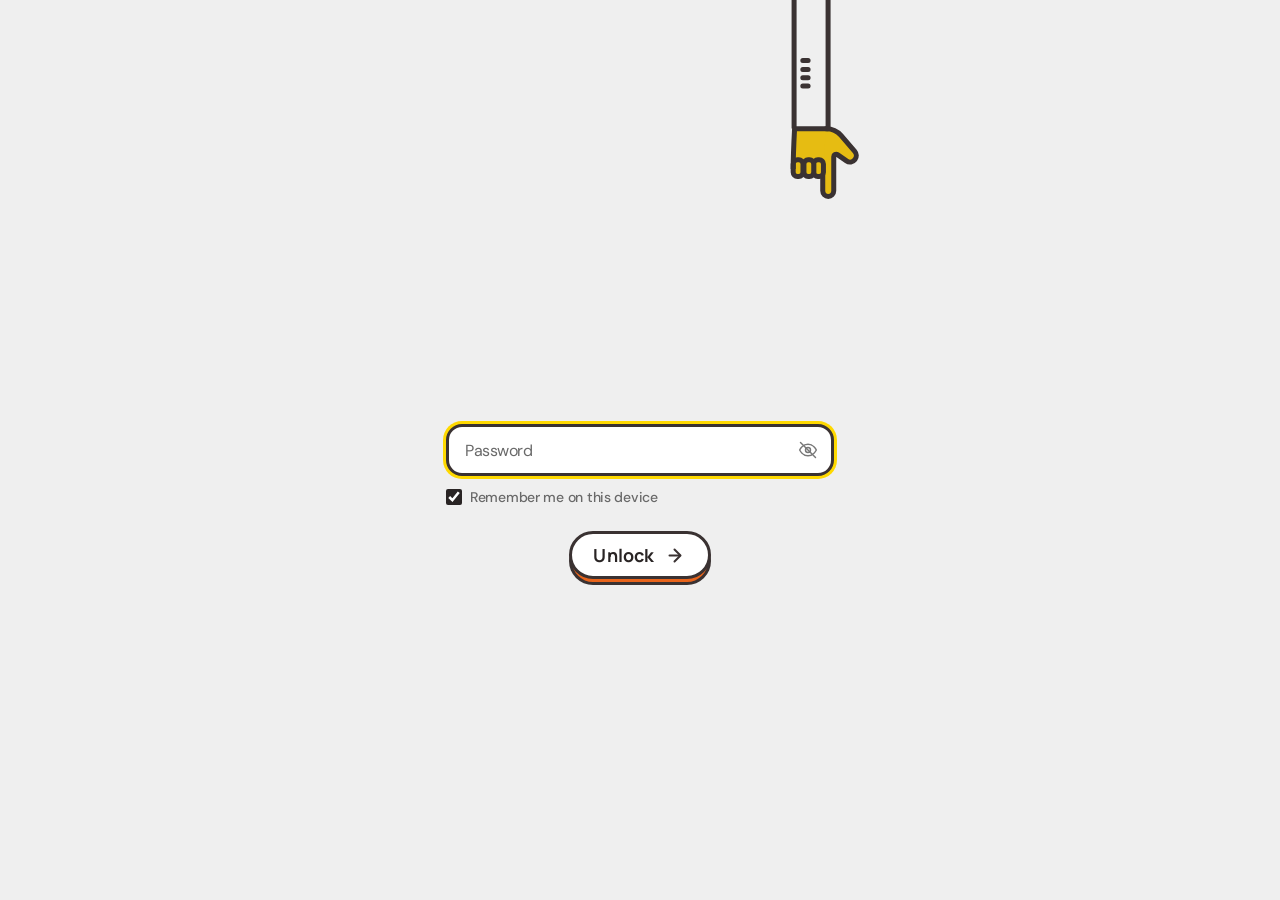
==== commit 184fa550: "Publish encrypted build (2026-10-28 22:47)" ====
--- a/ads-format.html
+++ b/ads-format.html
@@ -741,7 +741,7 @@
   const templateToggleAltShow = "Show password",
       templateToggleAltHide = "Hide password",
       isRememberEnabled = true,
-      staticryptConfig = {"staticryptEncryptedMsgUniqueVariableName":"[base64]","isRememberEnabled":true,"rememberDurationInDays":30,"staticryptSaltUniqueVariableName":"8416d9dc185514ecc7b9c62ba1b47d3d"};
+      staticryptConfig = {"staticryptEncryptedMsgUniqueVariableName":"[base64]","isRememberEnabled":true,"rememberDurationInDays":30,"staticryptSaltUniqueVariableName":"8416d9dc185514ecc7b9c62ba1b47d3d"};
 
   const staticrypt = staticryptInitiator.init(staticryptConfig, {
     rememberExpirationKey: "staticrypt_expiration",
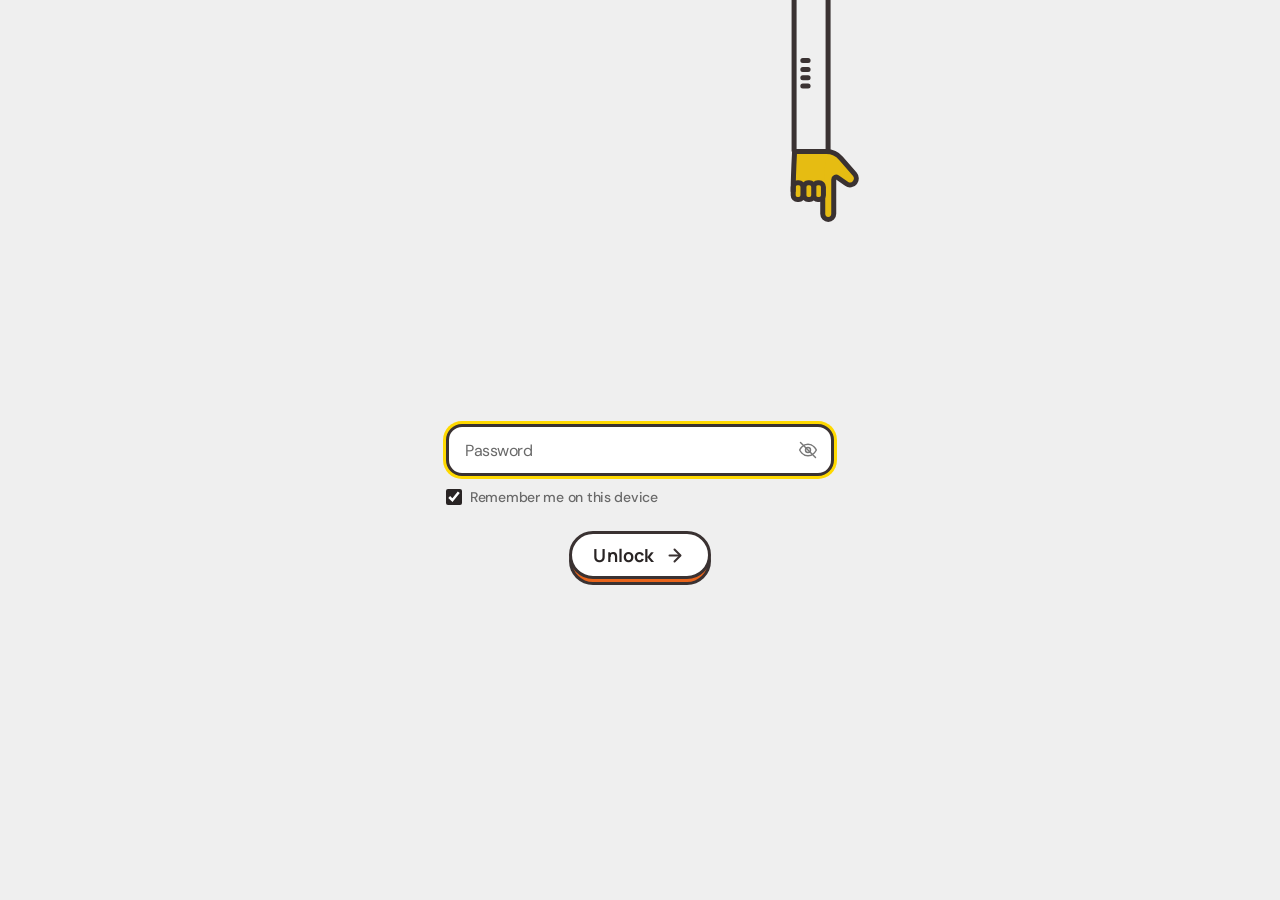
==== commit 5381e670: "Publish encrypted build (2026-11-01 05:53)" ====
--- a/ads-format.html
+++ b/ads-format.html
@@ -741,7 +741,7 @@
   const templateToggleAltShow = "Show password",
       templateToggleAltHide = "Hide password",
       isRememberEnabled = true,
-      staticryptConfig = {"staticryptEncryptedMsgUniqueVariableName":"[base64]","isRememberEnabled":true,"rememberDurationInDays":30,"staticryptSaltUniqueVariableName":"8416d9dc185514ecc7b9c62ba1b47d3d"};
+      staticryptConfig = {"staticryptEncryptedMsgUniqueVariableName":"[base64]","isRememberEnabled":true,"rememberDurationInDays":30,"staticryptSaltUniqueVariableName":"8416d9dc185514ecc7b9c62ba1b47d3d"};
 
   const staticrypt = staticryptInitiator.init(staticryptConfig, {
     rememberExpirationKey: "staticrypt_expiration",
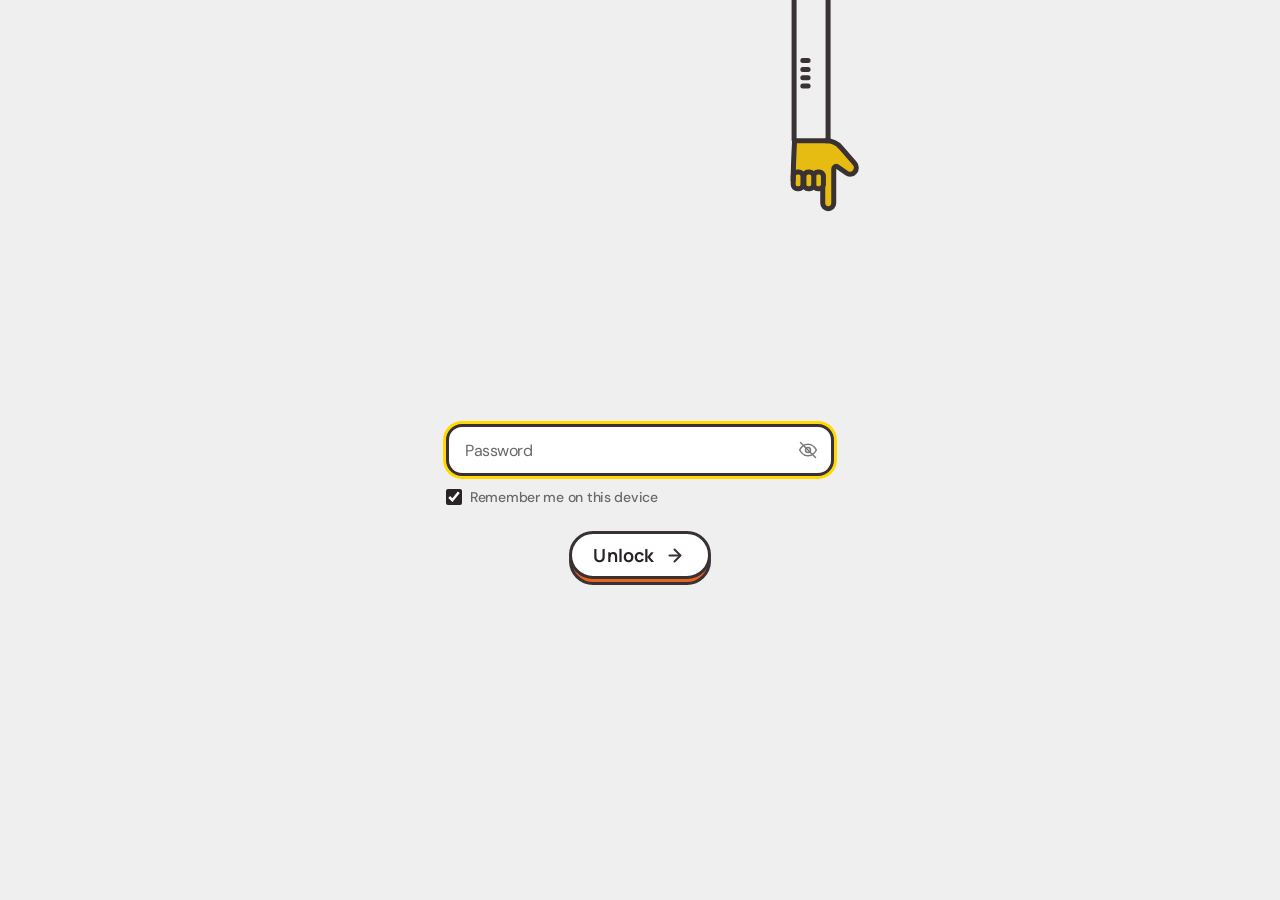
==== commit 945b55ba: "Publish encrypted build (2026-11-01 05:59)" ====
--- a/ads-format.html
+++ b/ads-format.html
@@ -741,7 +741,7 @@
   const templateToggleAltShow = "Show password",
       templateToggleAltHide = "Hide password",
       isRememberEnabled = true,
-      staticryptConfig = {"staticryptEncryptedMsgUniqueVariableName":"[base64]","isRememberEnabled":true,"rememberDurationInDays":30,"staticryptSaltUniqueVariableName":"8416d9dc185514ecc7b9c62ba1b47d3d"};
+      staticryptConfig = {"staticryptEncryptedMsgUniqueVariableName":"[base64]","isRememberEnabled":true,"rememberDurationInDays":30,"staticryptSaltUniqueVariableName":"8416d9dc185514ecc7b9c62ba1b47d3d"};
 
   const staticrypt = staticryptInitiator.init(staticryptConfig, {
     rememberExpirationKey: "staticrypt_expiration",
